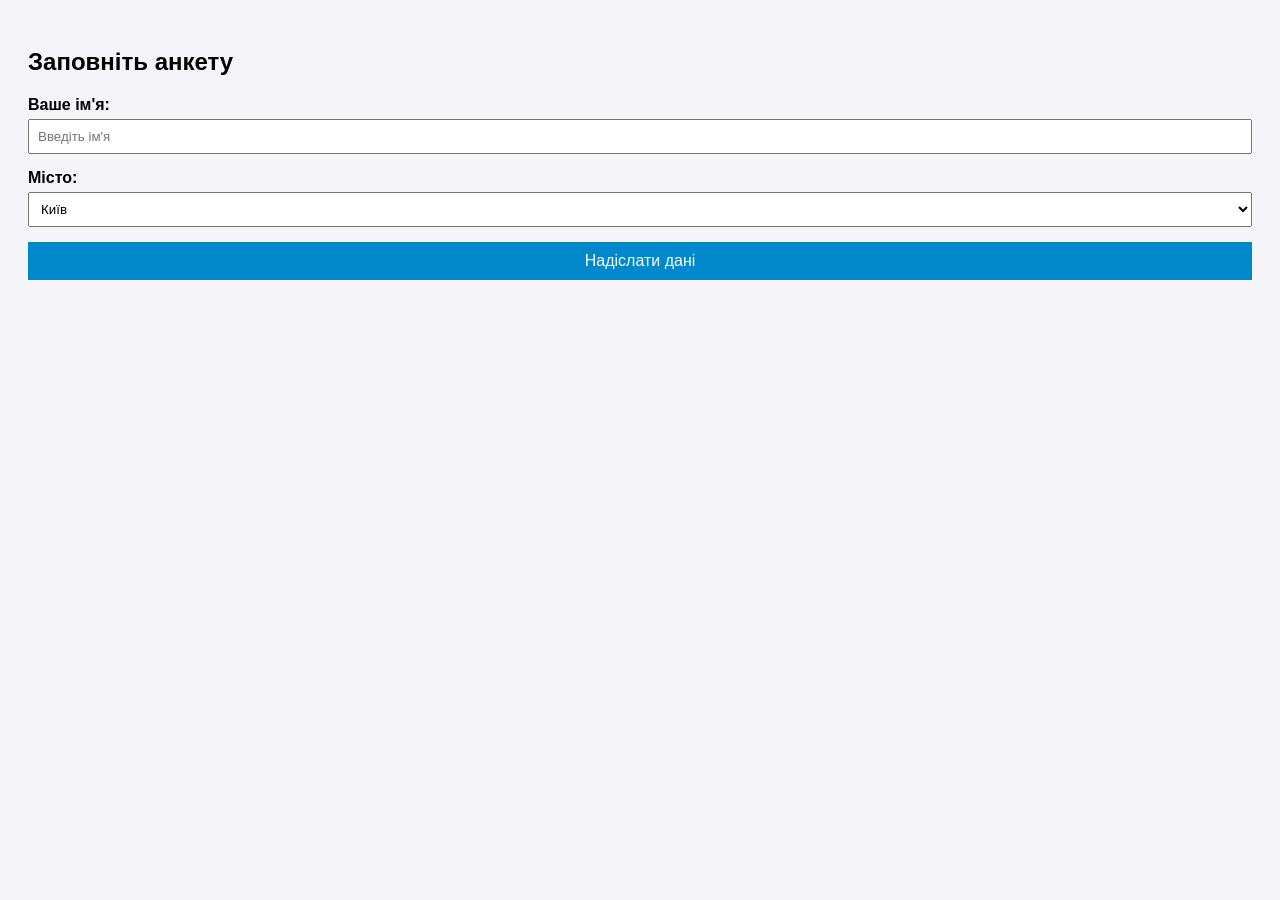
==== form/index.html @ 754d75df "Add bot functionality and HTML form for user data collection" ====
<!DOCTYPE html>
<html lang="uk">
<head>
    <meta charset="UTF-8">
    <title>Реєстрація</title>
    <!-- Підключаємо офіційний скрипт Telegram Mini Apps -->
    <script src="https://telegram.org"></script>
    <style>
        body { font-family: Arial, sans-serif; padding: 20px; background: #f4f4f9; }
        .form-group { margin-bottom: 15px; }
        label { display: block; margin-bottom: 5px; font-weight: bold; }
        input, select { width: 100%; padding: 8px; box-sizing: border-box; }
        button { background: #0088cc; color: white; border: none; padding: 10px 15px; width: 100%; cursor: pointer; font-size: 16px; }
    </style>
</head>
<body>

    <h2>Заповніть анкету</h2>
    <div class="form-group">
        <label for="name">Ваше ім'я:</label>
        <input type="text" id="name" placeholder="Введіть ім'я">
    </div>
    <div class="form-group">
        <label for="city">Місто:</label>
        <select id="city">
            <option value="Київ">Київ</option>
            <option value="Львів">Львів</option>
            <option value="Одеса">Одеса</option>
        </select>
    </div>
    <button id="send">Надіслати дані</button>

    <script>
        // Ініціалізація Telegram WebApp API
        const tg = window.Telegram.WebApp;
        tg.expand(); // Розгортаємо вікно на максимум

        document.getElementById('send').addEventListener('click', () => {
            const name = document.getElementById('name').value;
            const city = document.getElementById('city').value;

            if (!name) {
                alert("Будь ласка, введіть ім'я");
                return;
            }

            // Збираємо дані в об'єкт
            const data = { name: name, city: city };

            // Відправляємо дані назад у бот та закриваємо Mini App
            tg.sendData(JSON.stringify(data));
            tg.close();
        });
    </script>
</body>
</html>
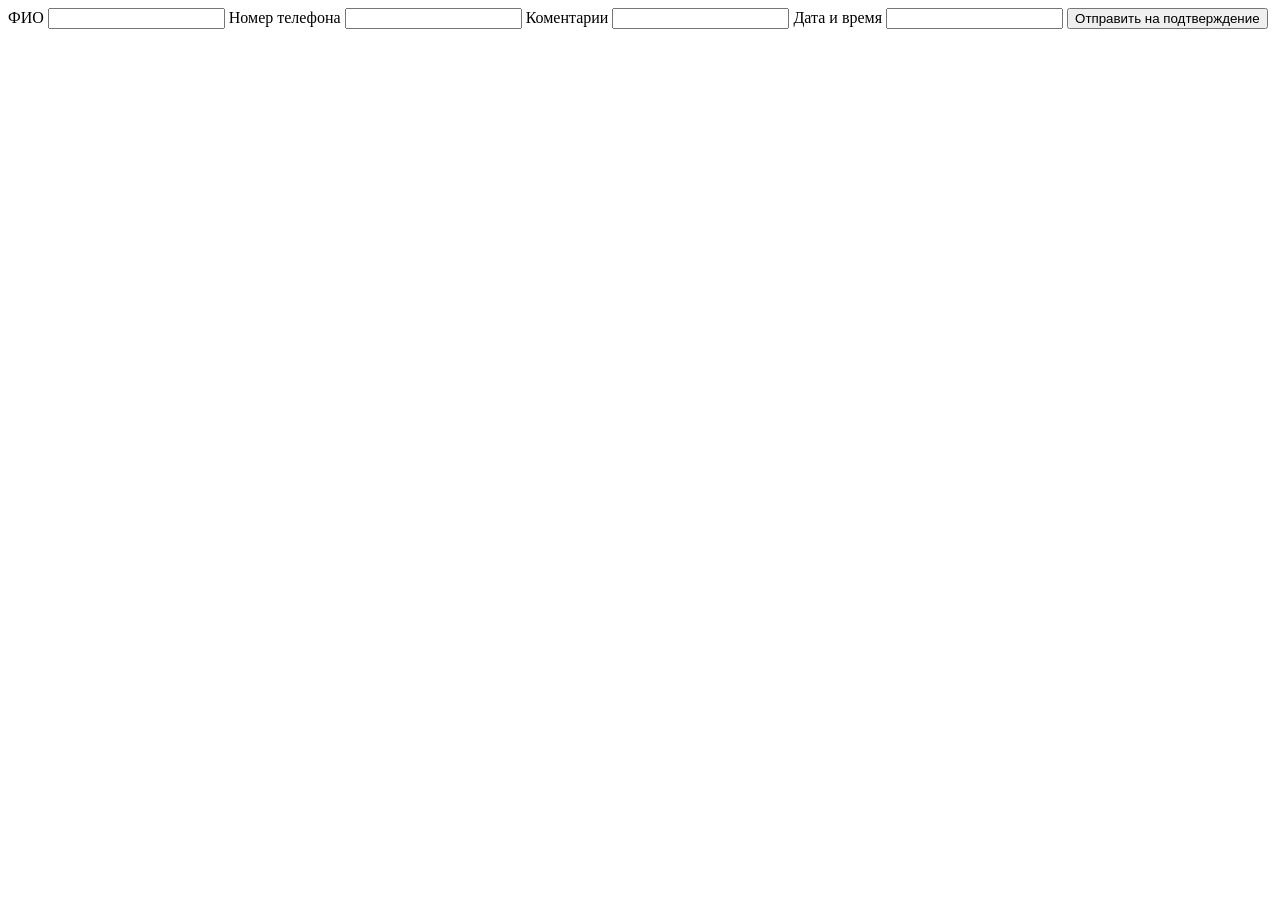
==== commit 5579623c: "Update web app URL and modify HTML form structure for user registration" ====
--- a/form/index.html
+++ b/form/index.html
@@ -1,56 +1,29 @@
 <!DOCTYPE html>
-<html lang="uk">
+<html lang="en">
+
 <head>
     <meta charset="UTF-8">
-    <title>Реєстрація</title>
-    <!-- Підключаємо офіційний скрипт Telegram Mini Apps -->
-    <script src="https://telegram.org"></script>
-    <style>
-        body { font-family: Arial, sans-serif; padding: 20px; background: #f4f4f9; }
-        .form-group { margin-bottom: 15px; }
-        label { display: block; margin-bottom: 5px; font-weight: bold; }
-        input, select { width: 100%; padding: 8px; box-sizing: border-box; }
-        button { background: #0088cc; color: white; border: none; padding: 10px 15px; width: 100%; cursor: pointer; font-size: 16px; }
-    </style>
+    <meta name="viewport" content="width=device-width, initial-scale=1.0">
+    <title>Registration for training</title>
+    <link rel="stylesheet" href="style.css">
 </head>
+
 <body>
+    <div>
+        <label for="fullname">ФИО</label>
+        <input type="text" name="fullname" id="fullname">
 
-    <h2>Заповніть анкету</h2>
-    <div class="form-group">
-        <label for="name">Ваше ім'я:</label>
-        <input type="text" id="name" placeholder="Введіть ім'я">
+        <label for="phone-number">Номер телефона</label>
+        <input type="text" name="phone-number" id="phone-number">
+
+        <label for="comments">Коментарии</label>
+        <input type="text" name="comments" id="comments">
+
+        <label for="datetime">Дата и время</label>
+        <input type="datetime" name="datetime" id="datetime">
+
+        <button class="check">Отправить на подтверждение</button>
     </div>
-    <div class="form-group">
-        <label for="city">Місто:</label>
-        <select id="city">
-            <option value="Київ">Київ</option>
-            <option value="Львів">Львів</option>
-            <option value="Одеса">Одеса</option>
-        </select>
-    </div>
-    <button id="send">Надіслати дані</button>
+</body>
 
-    <script>
-        // Ініціалізація Telegram WebApp API
-        const tg = window.Telegram.WebApp;
-        tg.expand(); // Розгортаємо вікно на максимум
-
-        document.getElementById('send').addEventListener('click', () => {
-            const name = document.getElementById('name').value;
-            const city = document.getElementById('city').value;
-
-            if (!name) {
-                alert("Будь ласка, введіть ім'я");
-                return;
-            }
-
-            // Збираємо дані в об'єкт
-            const data = { name: name, city: city };
-
-            // Відправляємо дані назад у бот та закриваємо Mini App
-            tg.sendData(JSON.stringify(data));
-            tg.close();
-        });
-    </script>
-</body>
-</html>
+</html>
--- a/form/style.css
+++ b/form/style.css
@@ -0,0 +1,3 @@
+div {
+    width: 100%;
+}
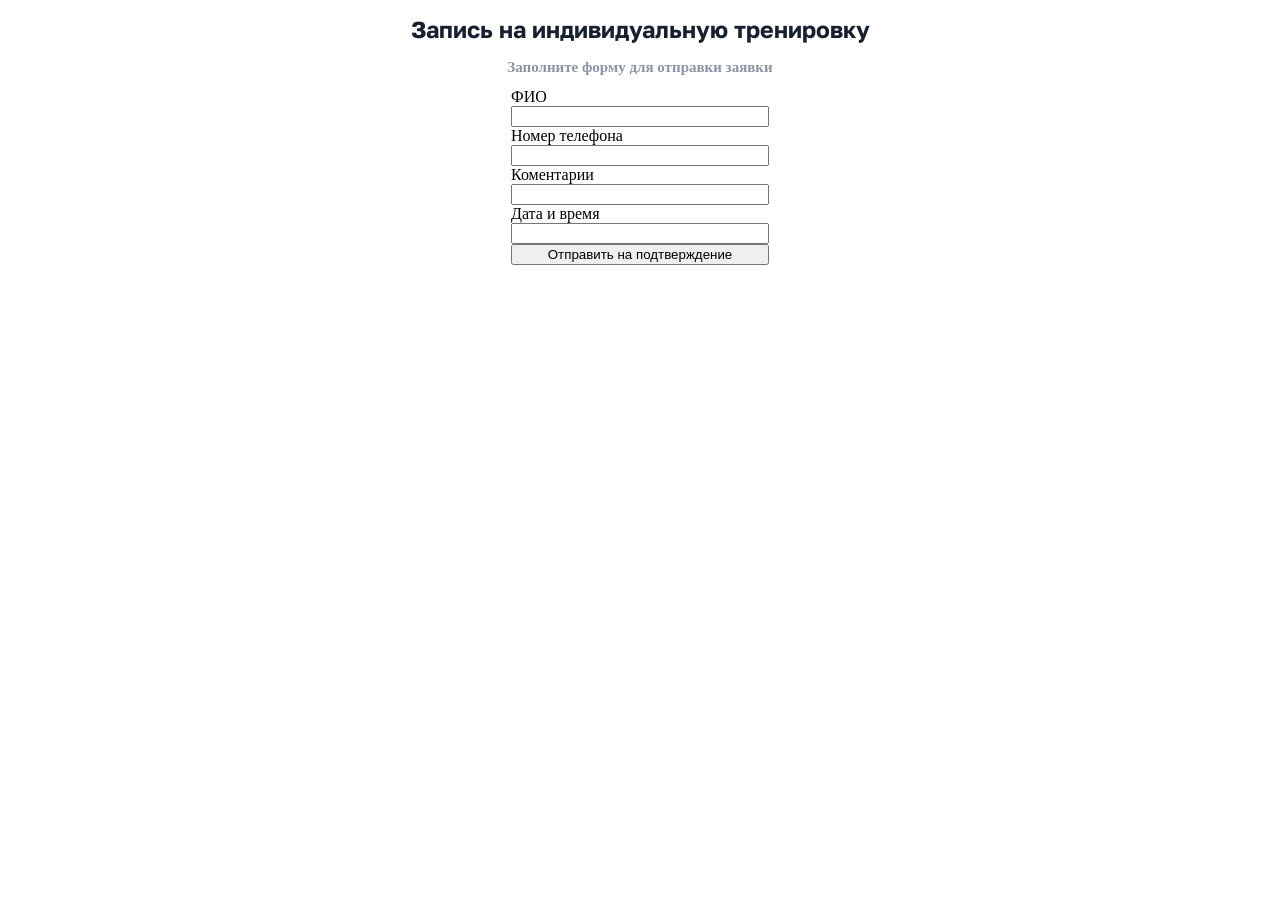
==== commit 2d5d9965: "Enhance registration form with additional headings and styling" ====
--- a/form/index.html
+++ b/form/index.html
@@ -6,9 +6,16 @@
     <meta name="viewport" content="width=device-width, initial-scale=1.0">
     <title>Registration for training</title>
     <link rel="stylesheet" href="style.css">
+    <link rel="preconnect" href="https://fonts.googleapis.com">
+    <link rel="preconnect" href="https://fonts.gstatic.com" crossorigin>
+    <link href="https://fonts.googleapis.com/css2?family=Golos+Text:wght@400;500;600;700;800;900&display=swap"
+        rel="stylesheet">
 </head>
 
 <body>
+    <h1>Запись на индивидуальную тренировку</h1>
+    <h2>Заполните форму для отправки заявки</h2>
+
     <div>
         <label for="fullname">ФИО</label>
         <input type="text" name="fullname" id="fullname">
--- a/form/style.css
+++ b/form/style.css
@@ -1,3 +1,25 @@
 div {
     width: 100%;
+    display: grid;
+    justify-content: center;
+
+}
+
+input {
+    width: 250px;
+}
+
+h1 {
+    text-align: center;
+    color: #16202E;
+    font-family: "Golos Text", sans-serif;
+    font-size: 23px;
+    font-weight: bold;
+}
+
+h2 {
+    text-align: center;
+    color: #8A94A3;
+    font-size: 15px;
+    font-weight: medium;
 }
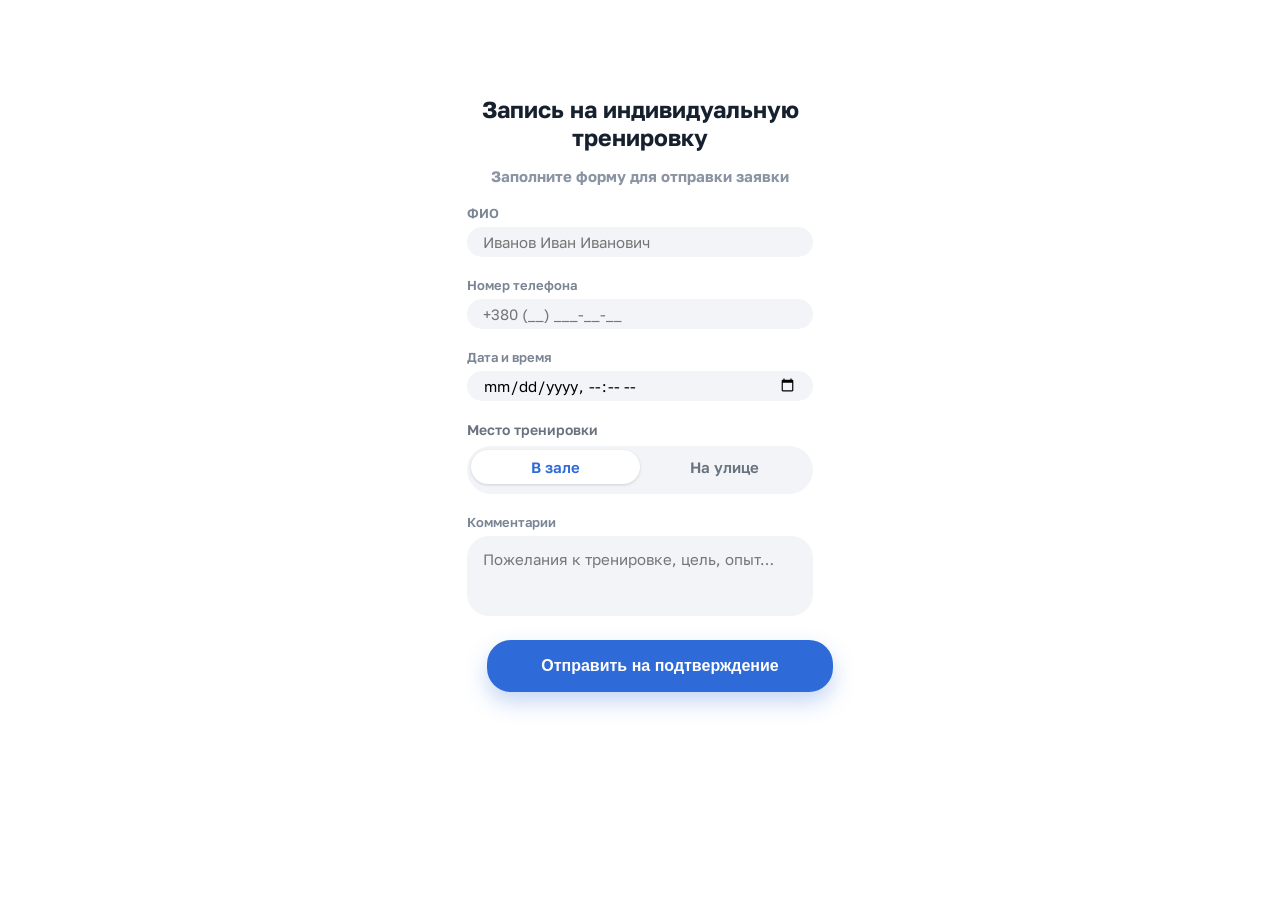
==== commit e6a38b0d: "Refactor registration form layout and enhance styling for improved user experience" ====
--- a/form/index.html
+++ b/form/index.html
@@ -13,24 +13,46 @@
 </head>
 
 <body>
-    <h1>Запись на индивидуальную тренировку</h1>
-    <h2>Заполните форму для отправки заявки</h2>
+    <main class="page">
+        <div class="booking-card">
+            <h1>Запись на индивидуальную тренировку</h1>
+            <h2>Заполните форму для отправки заявки</h2>
 
-    <div>
-        <label for="fullname">ФИО</label>
-        <input type="text" name="fullname" id="fullname">
+            <div class="field">
+                <label for="fullname">ФИО</label>
+                <input type="text" name="fullname" id="fullname" placeholder="Иванов Иван Иванович">
+            </div>
 
-        <label for="phone-number">Номер телефона</label>
-        <input type="text" name="phone-number" id="phone-number">
+            <div class="field">
+                <label for="phone-number">Номер телефона</label>
+                <input type="text" name="phone-number" id="phone-number" placeholder="+380 (__) ___-__-__">
+            </div>
 
-        <label for="comments">Коментарии</label>
-        <input type="text" name="comments" id="comments">
+            <div class="field">
+                <label for="datetime">Дата и время</label>
+                <input type="datetime-local" name="datetime" id="datetime">
+            </div>
 
-        <label for="datetime">Дата и время</label>
-        <input type="datetime" name="datetime" id="datetime">
+            <div class="field">
+                <label class="field-label">Место тренировки</label>
 
-        <button class="check">Отправить на подтверждение</button>
-    </div>
+                <div class="place-switch">
+                    <input type="radio" name="place" id="gym" value="В зале" checked>
+                    <label for="gym">В зале</label>
+
+                    <input type="radio" name="place" id="outside" value="На улице">
+                    <label for="outside">На улице</label>
+                </div>
+            </div>
+
+            <div class="field">
+                <label for="comments">Комментарии</label>
+                <textarea name="comments" id="comments" placeholder="Пожелания к тренировке, цель, опыт…"></textarea>
+            </div>
+
+            <button class="check">Отправить на подтверждение</button>
+        </div>
+    </main>
 </body>
 
 </html>
--- a/form/style.css
+++ b/form/style.css
@@ -1,12 +1,43 @@
-div {
+* {
+    box-sizing: border-box;
+}
+
+body {
+    margin: 0;
+    font-family: "Golos Text", sans-serif;
+    background-color: #ffffff;
+    color: #16202E;
+}
+
+.page {
+    min-height: 100vh;
+    display: flex;
+    justify-content: center;
+    padding: 80px 16px 24px;
+}
+
+.booking-card {
     width: 100%;
-    display: grid;
-    justify-content: center;
+    max-width: 346px;
+}
 
+.field {
+    margin-top: 16px;
 }
 
 input {
-    width: 250px;
+    width: 100%;
+    height: 48px;
+
+    padding: 0 16px;
+
+    border: none;
+    border-radius: 22px;
+
+    background-color: #F2F4F7;
+
+    font-family: inherit;
+    font-size: 15px;
 }
 
 h1 {
@@ -22,4 +53,117 @@
     color: #8A94A3;
     font-size: 15px;
     font-weight: medium;
+}
+
+label {
+    display: block;
+    margin-bottom: 6px;
+
+    font-size: 13px;
+    font-weight: 600;
+    color: #7A8595;
+}
+
+input {
+    padding: 15px 16px;
+    height: 0px;
+}
+
+button {
+    background-color: #2F6BD8;
+    border-radius: calc(22px + 2px);
+    box-shadow: 0 10 22;
+    margin: 20px;
+    padding: 10px;
+    color: #FFFFFF;
+    width: 100%;
+    height: 52px;
+    border: none;
+    border-radius: 24px;
+    font-size: 16px;
+    font-weight: 700;
+    cursor: pointer;
+    box-shadow: 0 10px 22px rgba(47, 107, 216, 0.28);
+    transition: 0.2s;
+}
+
+button:hover {
+    background-color: #245CC4;
+}
+
+button:active {
+    transform: translateY(1px);
+    box-shadow: 0 6px 14px rgba(47, 107, 216, 0.25);
+}
+
+button:focus {
+    outline: none;
+    box-shadow: 0 0 0 4px rgba(47, 107, 216, 0.2);
+}
+
+.field {
+    margin-top: 20px;
+}
+
+.field-label {
+    display: block;
+    margin-bottom: 8px;
+
+    font-size: 14px;
+    font-weight: 600;
+    color: #69737F;
+}
+
+.place-switch {
+    display: flex;
+    width: 100%;
+    height: 48px;
+
+    padding: 4px;
+    background-color: #F2F4F7;
+    border-radius: 24px;
+}
+
+.place-switch input {
+    display: none;
+}
+
+.place-switch label {
+    width: 50%;
+
+    display: flex;
+    align-items: center;
+    justify-content: center;
+
+    border-radius: 20px;
+
+    font-size: 15px;
+    font-weight: 600;
+    color: #69737F;
+
+    cursor: pointer;
+    transition: 0.2s;
+}
+
+.place-switch input:checked+label {
+    background-color: #FFFFFF;
+    color: #2F6BD8;
+    box-shadow: 0 1px 3px rgba(20, 29, 43, 0.16);
+}
+
+textarea {
+    width: 100%;
+    height: 80px;
+
+    padding: 14px 16px;
+
+    border: none;
+    border-radius: 22px;
+
+    background-color: #F2F4F7;
+
+    font-family: inherit;
+    font-size: 15px;
+
+    resize: none;
 }
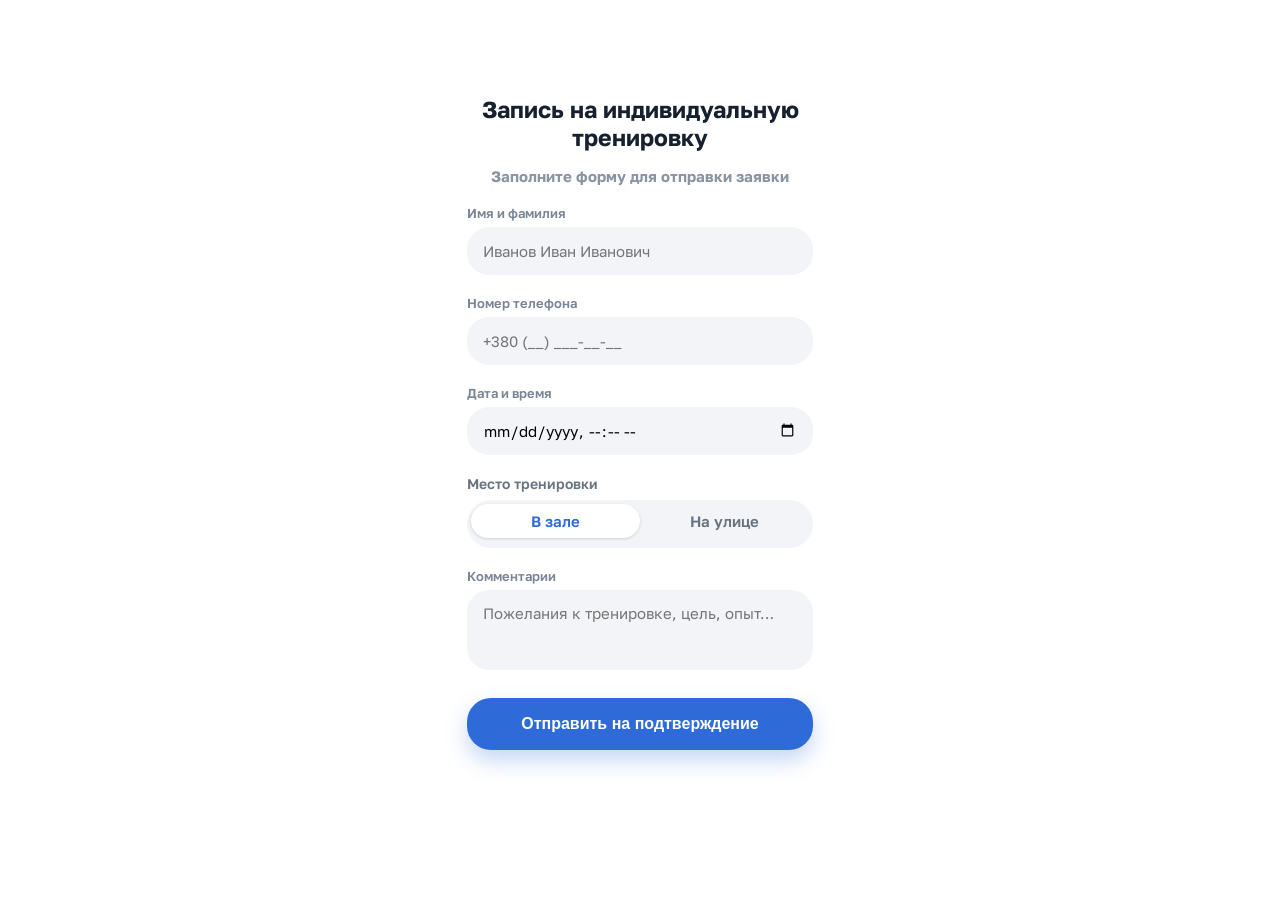
==== commit 74a1591e: "Update registration form labels and add validation script for improved user input handling" ====
--- a/form/index.html
+++ b/form/index.html
@@ -10,6 +10,8 @@
     <link rel="preconnect" href="https://fonts.gstatic.com" crossorigin>
     <link href="https://fonts.googleapis.com/css2?family=Golos+Text:wght@400;500;600;700;800;900&display=swap"
         rel="stylesheet">
+
+    <script src="script.js" defer></script>
 </head>
 
 <body>
@@ -19,7 +21,7 @@
             <h2>Заполните форму для отправки заявки</h2>
 
             <div class="field">
-                <label for="fullname">ФИО</label>
+                <label for="fullname">Имя и фамилия</label>
                 <input type="text" name="fullname" id="fullname" placeholder="Иванов Иван Иванович">
             </div>
 
--- a/form/style.css
+++ b/form/style.css
@@ -19,10 +19,6 @@
 .booking-card {
     width: 100%;
     max-width: 346px;
-}
-
-.field {
-    margin-top: 16px;
 }
 
 input {
@@ -64,16 +60,11 @@
     color: #7A8595;
 }
 
-input {
-    padding: 15px 16px;
-    height: 0px;
-}
-
 button {
     background-color: #2F6BD8;
     border-radius: calc(22px + 2px);
     box-shadow: 0 10 22;
-    margin: 20px;
+    margin-top: 24px;
     padding: 10px;
     color: #FFFFFF;
     width: 100%;
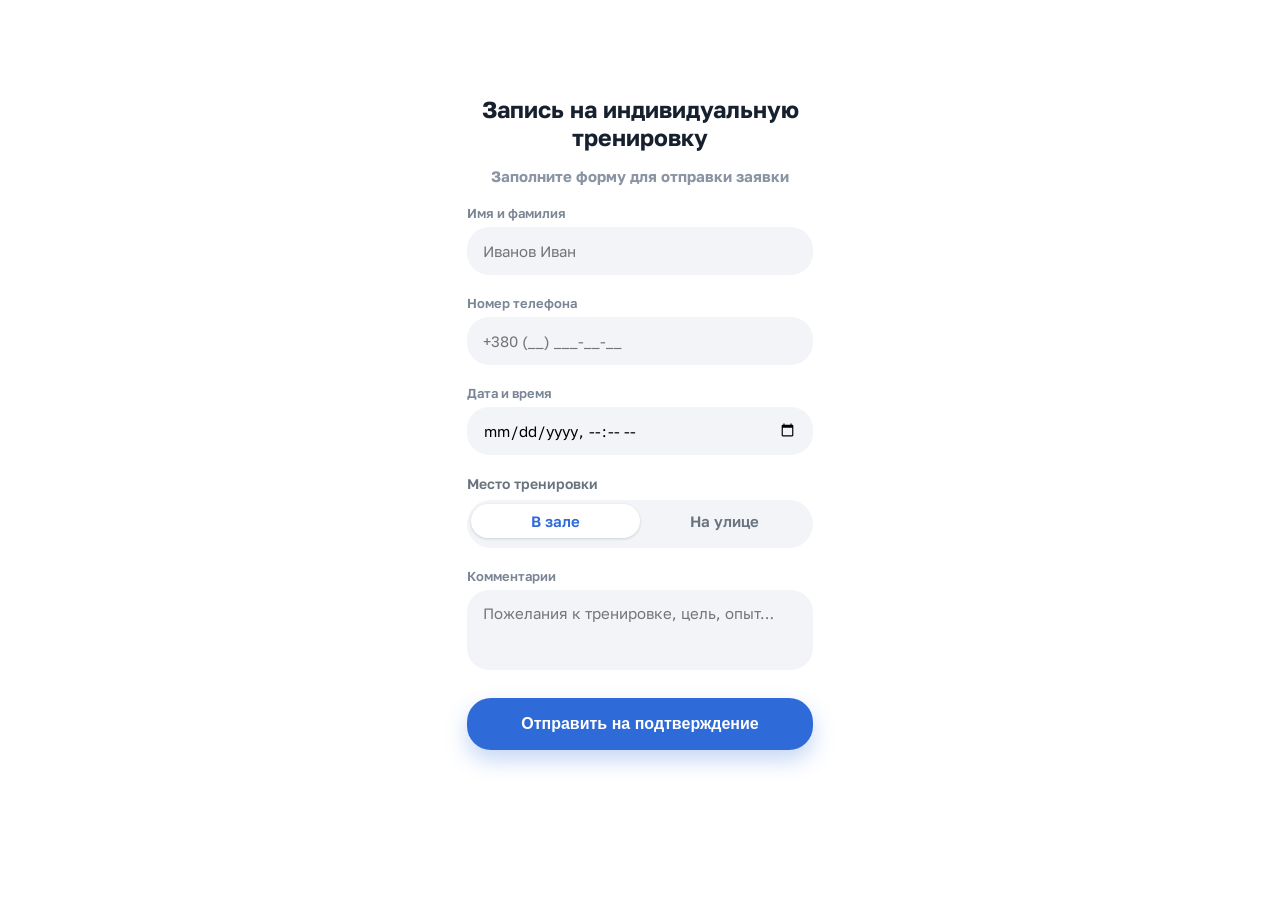
==== commit c206b78c: "Update fullname input placeholder and enhance error message styling" ====
--- a/form/index.html
+++ b/form/index.html
@@ -22,7 +22,7 @@
 
             <div class="field">
                 <label for="fullname">Имя и фамилия</label>
-                <input type="text" name="fullname" id="fullname" placeholder="Иванов Иван Иванович">
+                <input type="text" name="fullname" id="fullname" placeholder="Иванов Иван">
             </div>
 
             <div class="field">
--- a/form/style.css
+++ b/form/style.css
@@ -157,4 +157,15 @@
     font-size: 15px;
 
     resize: none;
+}
+
+.invalid {
+    border: 1px solid red;
+    background-color: rgb(from red r g b / 0.03);
+}
+
+.invalid + p {
+    color: red;
+    font-size: small;
+    margin: 3px;
 }
